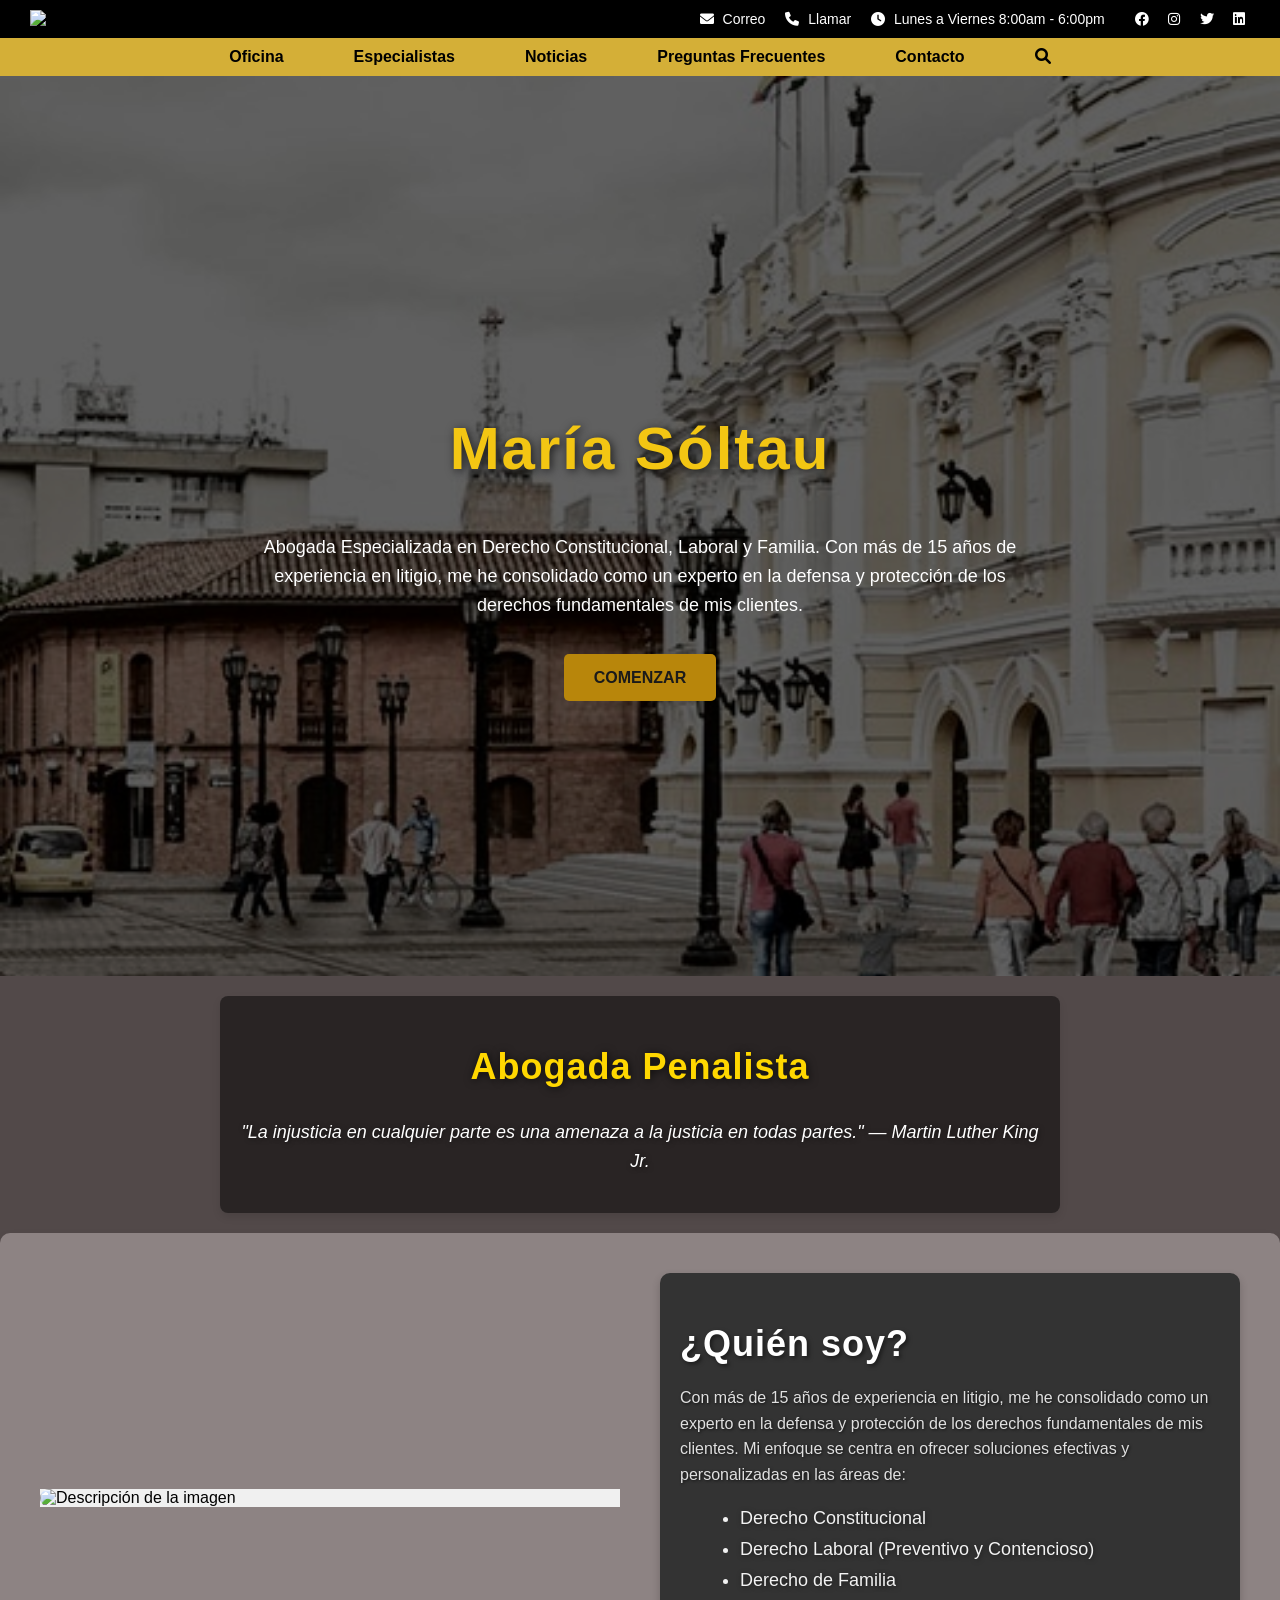
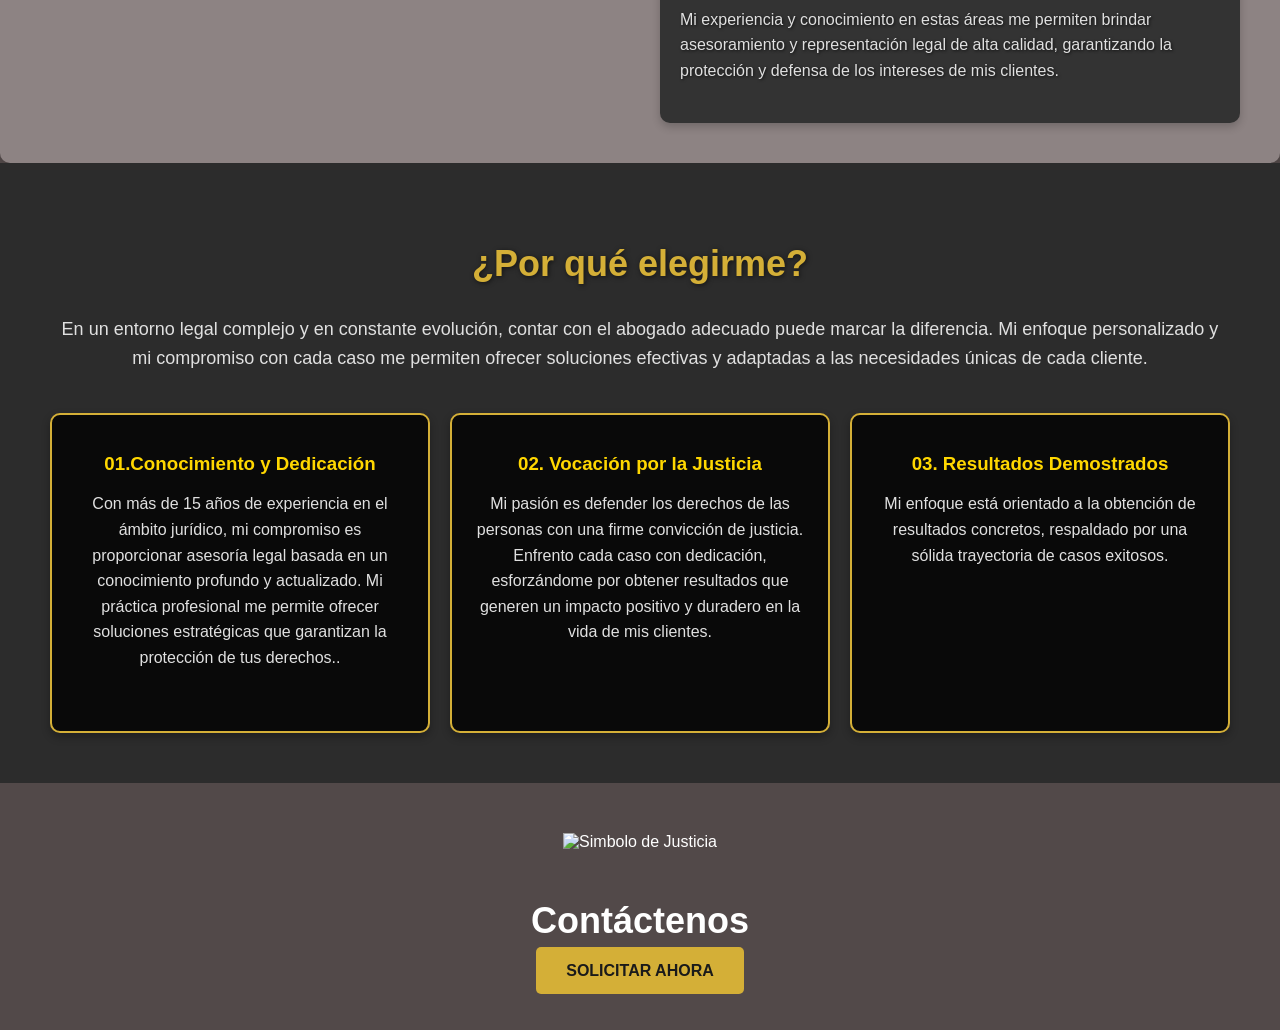
==== index.html @ 18d4a15d "All webpage for Maria Abogada" ====
<!DOCTYPE html> <!-- indica que utilizaremos html -->
<html lang="es"> <!-- Define el idioma principal de la pagina-->
<head> <!--head es para especificar metadatos-->
    <meta charset="UTF-8"> <!-- define el manejo de caracteres especiales como la ñ-->
    <meta name="viewport" content="width=device-width, initial-scale=1.0">
    <title>María Sóltau abogada</title> <!--itiulo que aparecera en la pestaña del navegador-->
    <link rel="stylesheet" href="styles.css"> <!-- Enlaza el archivo CSS que define los estilos visuales de la página.-->
    <!-- Cargar FontAwesome para los íconos -->
    <link rel="stylesheet" href="stylesSec2.css">
    <link rel="stylesheet" href="https://cdnjs.cloudflare.com/ajax/libs/font-awesome/6.0.0-beta3/css/all.min.css">  <!--Importa la librería FontAwesome, que se usa para los íconos (como el de correo o teléfono).-->


</head>
<body>

    <!-- Encabezado superior con logo e información de contacto -->
    <header class="top-header"> <!--definimos un clase que sera estilizada en css: header refiere al encabezado de la pagina, aqui si especificamos que sera a diferencia de un div-->
        <div class="logo">
            <img src="images/logoMaria.png" alt="Logo de la empresa">
        </div>
        <div class="contact-info"> <!--los div son bloques-->
            <a href="mailto:abogada.maria.soltau@gmail.com"><i class="fas fa-envelope"></i> Correo</a>
            <a href="tel:+3113078533"><i class="fas fa-phone"></i> Llamar</a>
            <span><i class="fas fa-clock"></i> Lunes a Viernes 8:00am - 6:00pm</span> <!--span es para agregar un pequeño detalle sin interrumpir el flujo-->
            <div class="social-icons">
                <a href="#"><i class="fab fa-facebook"></i></a> <!--la idea es que el numeral sea reemplazo por un url-->
                <a href="https://www.instagram.com/maria_soltau/"><i class="fab fa-instagram"></i></a> <!--la i es letra cursiva pero tambien siorve para insertar iconos-->
                <a href="#"><i class="fab fa-twitter"></i></a> <!--fab fa es una clase proporcionada por fontawesome.-->
                <a href="#"><i class="fab fa-linkedin"></i></a> <!--a es la etiqueta que crea un enlace y href especifica el enlace.-->
            </div>
        </div>
    </header>

    <!-- Línea divisoria -->
    <hr>

    <!-- Menú de navegación principal -->
    <nav class="main-nav">
        <ul> <!--unordered list-->
            <li><a href="#oficina">Oficina</a></li> <!--li es listItem-->
            <li><a href="#especialistas">Especialistas</a></li>
            <li><a href="#noticias">Noticias</a></li>
            <li><a href="#faq">Preguntas Frecuentes</a></li>
            <li><a href="contacto.html">Contacto</a></li>
            <li><a href="#" class="search-icon" title="Buscar"><i class="fas fa-search"></i></a></li> <!--aqui se le asocia un titulo que le permitira al suaurio ver cuando se pare encima del icono de lupa-->
        </ul>
    </nav> <!--solo para claridad semantica, realmente podria poner div y funcionalmente la pagina queria perfecta. pero ojo, tiene algunos beneficios adicionales un poco lejanos al proyecto-->

    <section class="hero-section" id="hero">
        <div class="overlay">
            <h1>María Sóltau</h1>
            <p>Abogada Especializada en Derecho Constitucional, Laboral y Familia.
            Con más de 15 años de experiencia en litigio, me he consolidado como un experto en la defensa y 
            protección de los derechos fundamentales de mis clientes.</p>
            <a href="contacto.html" class="cta-button">COMENZAR</a>
        </div>
    </section>
    
    <div class="quote-box">
        <h2>Abogada Penalista</h2>
        <p>"La injusticia en cualquier parte es una amenaza a la justicia en todas partes." — Martin Luther King Jr.</p>
    </div>
    
    <script>
        let backgrounds = [
            'url("images/cali.png")',
            'url("images/saul.png")',
            'url("images/imagenAbogacia.png")'
        ];
    
        let currentSlide = 0;
    
        function changeSlideAutomatically() {
            currentSlide++;
    
            if (currentSlide >= backgrounds.length) {
                currentSlide = 0;
            }
    
            document.getElementById('hero').style.backgroundImage = backgrounds[currentSlide];
        }
    
        // Inicializar el fondo
        document.getElementById('hero').style.backgroundImage = backgrounds[0];
    
        // Cambiar la imagen cada 5 segundos (5000 milisegundos)
        setInterval(changeSlideAutomatically, 10000 );
    </script>
    

<section class="image-text-section">
    <div class="image-container">
        <img src="/images/saul.png" alt="Descripción de la imagen">
    </div>
    <div class="text-container">
        <div class="info-box">

        <h2>¿Quién soy?</h2>
        <p>Con más de 15 años de experiencia en litigio, me he consolidado como un experto en la defensa y protección de los derechos fundamentales de mis clientes. Mi enfoque se centra en ofrecer soluciones efectivas y personalizadas en las áreas de:</p>
        
        <ul class="bullet-points">
            <li>Derecho Constitucional</li>
            <li>Derecho Laboral (Preventivo y Contencioso)</li>
            <li>Derecho de Familia</li>
        </ul>
        
        <p>Mi experiencia y conocimiento en estas áreas me permiten brindar asesoramiento y representación legal de alta calidad, garantizando la protección y defensa de los intereses de mis clientes.</p>
</div>
</section>


<section class="service-section">
  <h2>¿Por qué elegirme?</h2>
  <p>En un entorno legal complejo y en constante evolución, contar con el abogado adecuado puede marcar la diferencia. Mi enfoque personalizado y mi compromiso con cada caso me permiten ofrecer soluciones efectivas y adaptadas a las necesidades únicas de cada cliente.</p>
  
  <div class="service-cards">
    <div class="service-card">
      <h3>01.Conocimiento y Dedicación</h3>
      <p>Con más de 15 años de experiencia en el ámbito jurídico, mi compromiso es proporcionar asesoría legal basada en un conocimiento profundo y actualizado. Mi práctica profesional me permite ofrecer soluciones estratégicas que garantizan la protección de tus derechos..</p>
    </div>
    
    <div class="service-card">
      <h3>02. Vocación por la Justicia</h3>
      <p>Mi pasión es defender los derechos de las personas con una firme convicción de justicia. Enfrento cada caso con dedicación, esforzándome por obtener resultados que generen un impacto positivo y duradero en la vida de mis clientes.</p>
    </div>
    
    <div class="service-card">
      <h3>03. Resultados Demostrados</h3>
      <p>Mi enfoque está orientado a la obtención de resultados concretos, respaldado por una sólida trayectoria de casos exitosos.</p>
    </div>
  </div>
</section>

<section class="contact-section">
    <div class="container">
        <div class="symbol-container">
            <img src="/images/justicia.png" alt="Simbolo de Justicia">
        </div>
        <h2>Contáctenos</h2>
        <div class="contact-button">
            <a href="contacto.html" class="cta-button">SOLICITAR AHORA</a>
        </div>
    </div>
</section>



</body>
</html>

    


</body>
</html>
---- styles.css ----
/* Estilos generales */
body {
    margin: 0;
    font-family: Arial, sans-serif;
    background-color: #fff; /* Fondo blanco por defecto */
}

/* Encabezado superior con logo e información */
.top-header {
    display: flex;
    justify-content: space-between;
    align-items: center;
    background-color: #000000; /* Fondo blanco */
    padding: 10px 30px;
}



.logo img {
    height: 95px; /* Ajusta el tamaño del logo según sea necesario */
}
.contact-info {
    display: flex;
    align-items: center;
    gap: 20px;
}

.contact-info a, .contact-info span {
    color: white;
    text-decoration: none;
    font-size: 14px;
    
}

.contact-info i {
    margin-right: 5px; /* Espacio entre los íconos y el texto */
}

.social-icons a {
    margin-left: 10px;
    color: white;
    text-decoration: none;
}

.social-icons a:hover {
    color: #900; /* Color hover de los íconos sociales */
}

/* Estilos de la línea divisoria */
hr {
    border: none;
    border-top: 0px solid #e5e5e5; /* Línea fina y gris */
    margin: 0;
}

/* Menú de navegación */
.main-nav {
    background-color: #D4AF37; /* Dorado elegante */
    text-align: center;
    padding: 10px 0;
}


.main-nav ul {
    list-style: none;
    margin: 0;
    padding: 0;
    display: flex;
    justify-content: center;
    gap: 30px; /* Espaciado entre los enlaces */
}

.main-nav li {
    display: inline;
}

.main-nav a {
    color: black    ;
    text-decoration: none;
    padding: 10px 20px;
    font-size: 16px;
    font-weight: bold;
    transition: color 0.3s ease, text-shadow 0.3s ease;
}

/* Efecto hover con brillo */
.main-nav a:hover {
    color: white ; /* Color dorado */
    text-shadow: 0 0 10px rgba(212, 175, 55, 0.8); /* Brillo difuso */
}

/* Estilo para la lupita de búsqueda */
.search-icon {
    font-size: 18px;
    color: #900; /* Color para la lupa */
}

.search-icon:hover {
    color: #D4AF37; /* Color dorado al pasar el cursor */
}

/* Estilo general para el body */
body {
    margin: 0;
    font-family: Arial, sans-serif;
    background-color: #fff;
}

/* Sección de la imagen de fondo */

.hero-section {
    position: relative;
    height: 100vh;
    background-size: cover;
    background-position: center;
    display: flex;
    align-items: center;
    justify-content: center;
}

.hero-section::before {
    content: '';
    position: absolute;
    top: 0;
    left: 0;
    width: 100%;
    height: 100%;
    background-color: rgba(0, 0, 0, 0.5); /* Capa oscura semitransparente */
    z-index: 1; /* Hace que la capa esté entre la imagen y el texto */
}
.hero-section h1{
    position: relative;
    z-index: 2; /* El texto estará por encima de la capa semitransparente */
    color: #f3c613; /* Color dorado para el texto */


}


.hero-section p {
    position: relative;
    z-index: 2;
    color: white;
    margin-bottom: 50px; /* Añade un margen inferior para separar del botón */
}
.hero-section .cta-button{
    background-color: #b8860b;
}



.hero-section.fade {
    opacity: 0;
    transition: opacity 1s ease-in-out;
}


/* Ajustamos el before para que no interfiera con el contenido */

.overlay {
    position: relative; /* El contenido debe estar por encima del pseudo-elemento */
    z-index: 2; /* Asegura que esté sobre el overlay oscuro */
    color: white;
    max-width: 800px; /* Limitar el ancho del contenido */
    padding: 20px;
    text-align: center; /* Centrar el texto dentro del overlay */
}

.cta-button {
    margin-top: 20px;
    padding: 12px 25px;
    background-color: #f3c613; /* Color amarillo brillante */
    color: white;
    text-decoration: none;
    border-radius: 5px;
    font-weight: bold;
    font-size: 18px;
    transition: background-color 0.3s ease;
}

.cta-button:hover {
    background-color: #D4AF37; /* Color dorado en hover */
}

h1 {.hero-section {
    position: relative;
    height: 100vh;
    background-size: cover;
    background-position: center;
    display: flex;
    align-items: center;
    justify-content: center;
}

.hero-section::before {
    content: '';
    position: absolute;
    top: 0;
    left: 0;
    width: 100%;
    height: 100%;
    background-color: rgba(0, 0, 0, 0.5); /* Capa oscura semitransparente */
    z-index: 1; /* Hace que la capa esté entre la imagen y el texto */
}

.hero-section h1, .hero-section p, .cta-button {
    position: relative;
    z-index: 2; /* El texto estará por encima de la capa semitransparente */
    color: #FFD700; /* Color dorado para el texto */
}


    font-size: 60px; /* Aumenta el tamaño del texto */
    color: #D4AF37;  /* Color dorado para que resalte */
    text-shadow: 2px 2px 10px rgba(0, 0, 0, 0.7); /* Sombra negra con un difuminado suave */
    font-weight: bold;
    letter-spacing: 2px; /* Espaciado entre letras para darle un aspecto más elegante */h2 {
    font-size: 36px; /* Aumenta el tamaño del texto */
    color: #FFD700; /* Un dorado más brillante */
    text-shadow: 1px 1px 8px rgba(0, 0, 0, 0.7); /* Sombra negra suave */
    font-weight: bold;
    letter-spacing: 1px; /* Espacio entre letras */
}
}

p {
    font-size: 18px;
    color: #e0e0e0;
    line-height: 1.6;
}


.quote-box {
    background-color: rgba(0, 0, 0, 0.5); /* Fondo negro semitransparente */
    text-align: center;
    color: #D4AF37; /* Color dorado */
    padding: 20px;
    max-width: 800px;
    margin: 20px auto; /* Centra el rectángulo horizontalmente */
    box-shadow: 0 4px 8px rgba(0, 0, 0, 0.1); /* Añade una sombra suave */
    border-radius: 8px; /* Bordes redondeados */
    clear: both; /* Evita que quede flotando al lado del contenido anterior */
    font-size: 60px;
    text-shadow: 2px 2px 10px rgba(0, 0, 0, 0);
}


.quote-box h2 {
    font-size: 36px; /* Aumenta el tamaño del texto */
    color: #FFD700; /* Un dorado más brillante */
    text-shadow: 1px 1px 8px rgba(0, 0, 0, 0.7); /* Sombra negra suave */
    font-weight: bold;
    letter-spacing: 1px; /* Espacio entre letras */
}

.quote-box p {
    font-style: italic; /* Cursiva para darle un estilo más elegante */
    font-size: 18px; /* Tamaño más grande para que sea más legible */
    color: #FFFFFF; /* Blanco o casi blanco para resaltar sobre el fondo oscuro */
    text-align: center;
    margin-top: 20px;
    text-shadow: 1px 1px 5px rgba(0, 0, 0, 0.5); /* Sombra ligera para hacer que destaque más */

}.quote-box {
    background-color: rgba(0, 0, 0, 0.5); /* Fondo negro semitransparente */
    text-align: center;
    color: #D4AF37; /* Color dorado */
    padding: 20px;
    max-width: 800px;
    margin: 20px auto; /* Centra el rectángulo horizontalmente */
    box-shadow: 0 4px 8px rgba(0, 0, 0, 0.1); /* Añade una sombra suave */
    border-radius: 8px; /* Bordes redondeados */
    font-size: 60px;
    text-shadow: 2px 2px 10px rgba(0, 0, 0, 0.7);
    animation: glow 1.5s ease-in-out infinite alternate;
}
/* Estilos generales para el contenedor de texto e imagen */
.image-text-section {
    display: flex;
    justify-content: space-between; /* Distribuye la imagen y el texto */
    align-items: center; /* Alinea verticalmente al centro */
    padding: 40px;
    background-color: #4D4D4D; /* Fondo gris oscuro para la sección */
    border-radius: 8px;
}


.text-container {
    flex: 1;
    margin-left: 20px;
}

.info-box {
    background-color: rgba(0, 0, 0, 0.7); /* Fondo negro semitransparente */
    padding: 20px;
    border-radius: 10px; /* Bordes redondeados */
    color: #FFFFFF; /* Texto en blanco */
    box-shadow: 0 4px 8px rgba(0, 0, 0, 0.5); /* Sombra suave */
}

/* Estilos para el título */
.info-box h2 {
    font-size: 36px;
    color: #D4AF37; /* Color dorado */
    text-shadow: 2px 2px 4px rgba(0, 0, 0, 0.5); /* Sombra para el título */
    font-weight: bold;
    letter-spacing: 1px;
    margin-bottom: 20px;
}

/* Estilos para el párrafo */
.info-box p {
    font-size: 18px;
    margin-bottom: 20px;
    text-shadow: 1px 1px 3px rgba(0, 0, 0, 0.7); /* Sombra ligera para el texto */
    line-height: 1.6; /* Mejora la legibilidad */
}

/* Estilos para los puntos */
.bullet-points {
    list-style-type: disc;
    margin-left: 20px;
    color: #FFD700; /* Color dorado para los puntos */
}

.bullet-points li {
    margin-bottom: 10px;
    font-size: 18px;
    color: #f2f2f2; /* Blanco roto para el texto de los puntos */
    text-shadow: 1px 1px 5px rgba(0, 0, 0, 0.5);
}

/* Animación para el título */
@keyframes glow {
    from {
        text-shadow: 0 0 10px #FFD700, 0 0 20px #FFD700, 0 0 30px #FFAA00;
    }
    to {
        text-shadow: 0 0 20px #FFD700, 0 0 30px #FFAA00, 0 0 40px #FFD700;
    }
}

.info-box h2:hover {
    animation: glow 1.5s ease-in-out infinite alternate;
}
---- stylesSec2.css ----
body {
    background-color: #524949; /* Blanco suave o el color que prefieras */
    font-family: Arial, sans-serif;
    margin: 0; /* Asegúrate de que no haya márgenes en el body */
}

.image-text-section {
    display: flex;
    align-items: center;
    justify-content: space-between;
    padding: 40px;
    background-color: #8d8383;
    margin-top: 20px;
    border-radius: 10px;
    box-shadow: 0 4px 8px rgba(0, 0, 0, 0.1);
}

.bullet-points{
    color: rgb(255, 255, 255);
}
.image-container {
    background-color: #f0f0f0;
    flex: 1;
    max-width: 50%;
}

.image-container img {
    width: 100%;
    height: auto;
    border-radius: 10px;
    object-fit: cover;
}

.text-container {
    flex: 1;
    max-width: 50%;
    padding-left: 20px;
}

.info-box {
    background-color: #333; /* Fondo gris oscuro */
    color: white; /* Texto blanco para contraste */
    padding: 20px; /* Espacio interno alrededor del texto */
    border-radius: 10px; /* Bordes redondeados */
    box-shadow: 0 4px 8px rgba(0, 0, 0, 0.2); /* Sombra suave para efecto flotante */
}

.info-box h2 {
    font-size: 36px;
    color: #ffffff; /* Aseguramos que el título también sea blanco */
    margin-bottom: 20px;
}

.info-box p {
    font-size: 16px;
    line-height: 1.6;
    color: #e0e0e0; /* Color blanco suave para el párrafo */
}

.cta-link {
    font-size: 16px;
    color: #f3c613; /* Color amarillo del enlace */
    text-decoration: none;
    font-weight: bold;
}

.cta-link:hover {
    text-decoration: underline;
}


.service-section {
    text-align: center;
    background-color: #2c2c2c; /* Dark background to match the website's aesthetic */
    padding: 50px;
    color: #fff;
  }
  
  .service-section h2 {
    color: #D4AF37; /* Elegant gold */
    font-size: 36px;
    text-shadow: 1px 1px 5px rgba(0, 0, 0, 0.6);
  }
  
  .service-section p {
    margin-bottom: 40px;
    font-size: 18px;
  }
  
  .service-cards {
    display: flex;
    justify-content: space-around;
    gap: 20px;
  }
  
  .service-card {
    background-color: rgba(0, 0, 0, 0.8);
    border: 2px solid #D4AF37; /* Gold border */
    border-radius: 10px;
    padding: 20px;
    width: 30%;
    box-shadow: 0 4px 8px rgba(0, 0, 0, 0.3);
    transition: transform 0.3s ease;
  }
  
  .service-card:hover {
    transform: scale(1.05); /* Slight zoom effect on hover */
  }
  
  .service-card h3 {
    color: #FFD700; /* Bright gold for titles */
    margin-bottom: 10px;
  }
  
  .service-card p {
    font-size: 16px;
    color: #e0e0e0; /* Light grey for better readability */
  }

  
/*seccion de contacto*/

.contact-section {
    position: relative; /* Ensure that the pseudo-element positions relative to this section */
    padding: 50px 20px;
    text-align: center;
    color: #fff; /* White text */
}

.contact-section::before {
    content: "";
    position: absolute;
    top: 0;
    left: 0;
    width: 100%;
    height: 100%;
    background-image: url('images/goldBackground.png');
    background-size: cover;
    background-position: center;
    filter: blur(10px); /* Adds the blur effect */
    z-index: -1; /* Makes sure the background is behind the content */
    opacity: 0.8; /* Adds transparency for more elegance */
}

.symbol-container img {
    width: 100px; /* Adjust the size of your image */
    margin-bottom: 20px;
}

.contact-section h2 {
    font-size: 36px;
    margin-bottom: 20px;
    color: white; /* Adjust the text color */
}

.contact-info p {
    margin: 5px 0;
    font-size: 18px;
    color: black; /* Adjust text color */
    margin-bottom: 10px;
}


.cta-button {
    background-color: #D4AF37; /* Gold button */
    color: #1a1a1a; /* Black text */
    padding: 15px 30px;
    border-radius: 5px;
    text-decoration: none;
    font-size: 16px;
    font-weight: bold;
    transition: background-color 0.3s ease;
    margin-top: 100px; /* Adjust this value to move the button down */
}

.cta-button:hover {
    background-color: #b89733; /* Darker gold on hover */
}
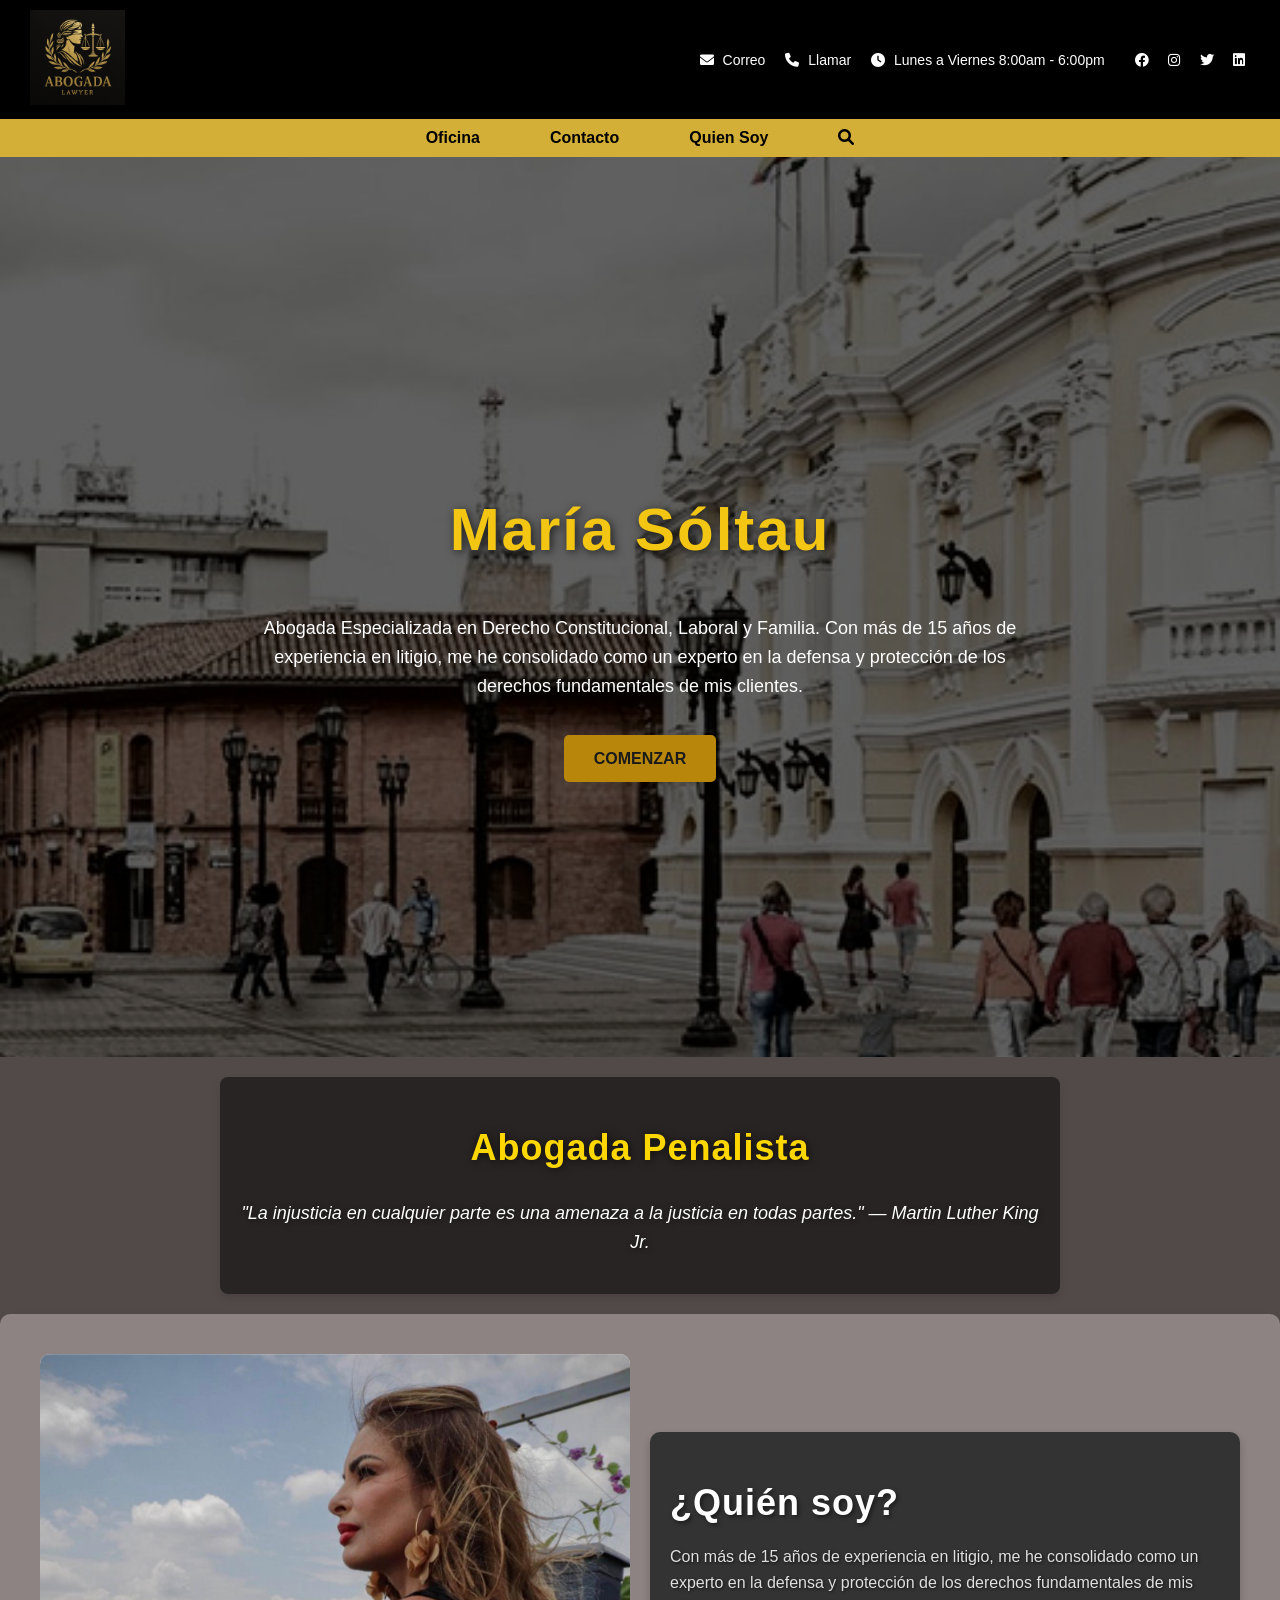
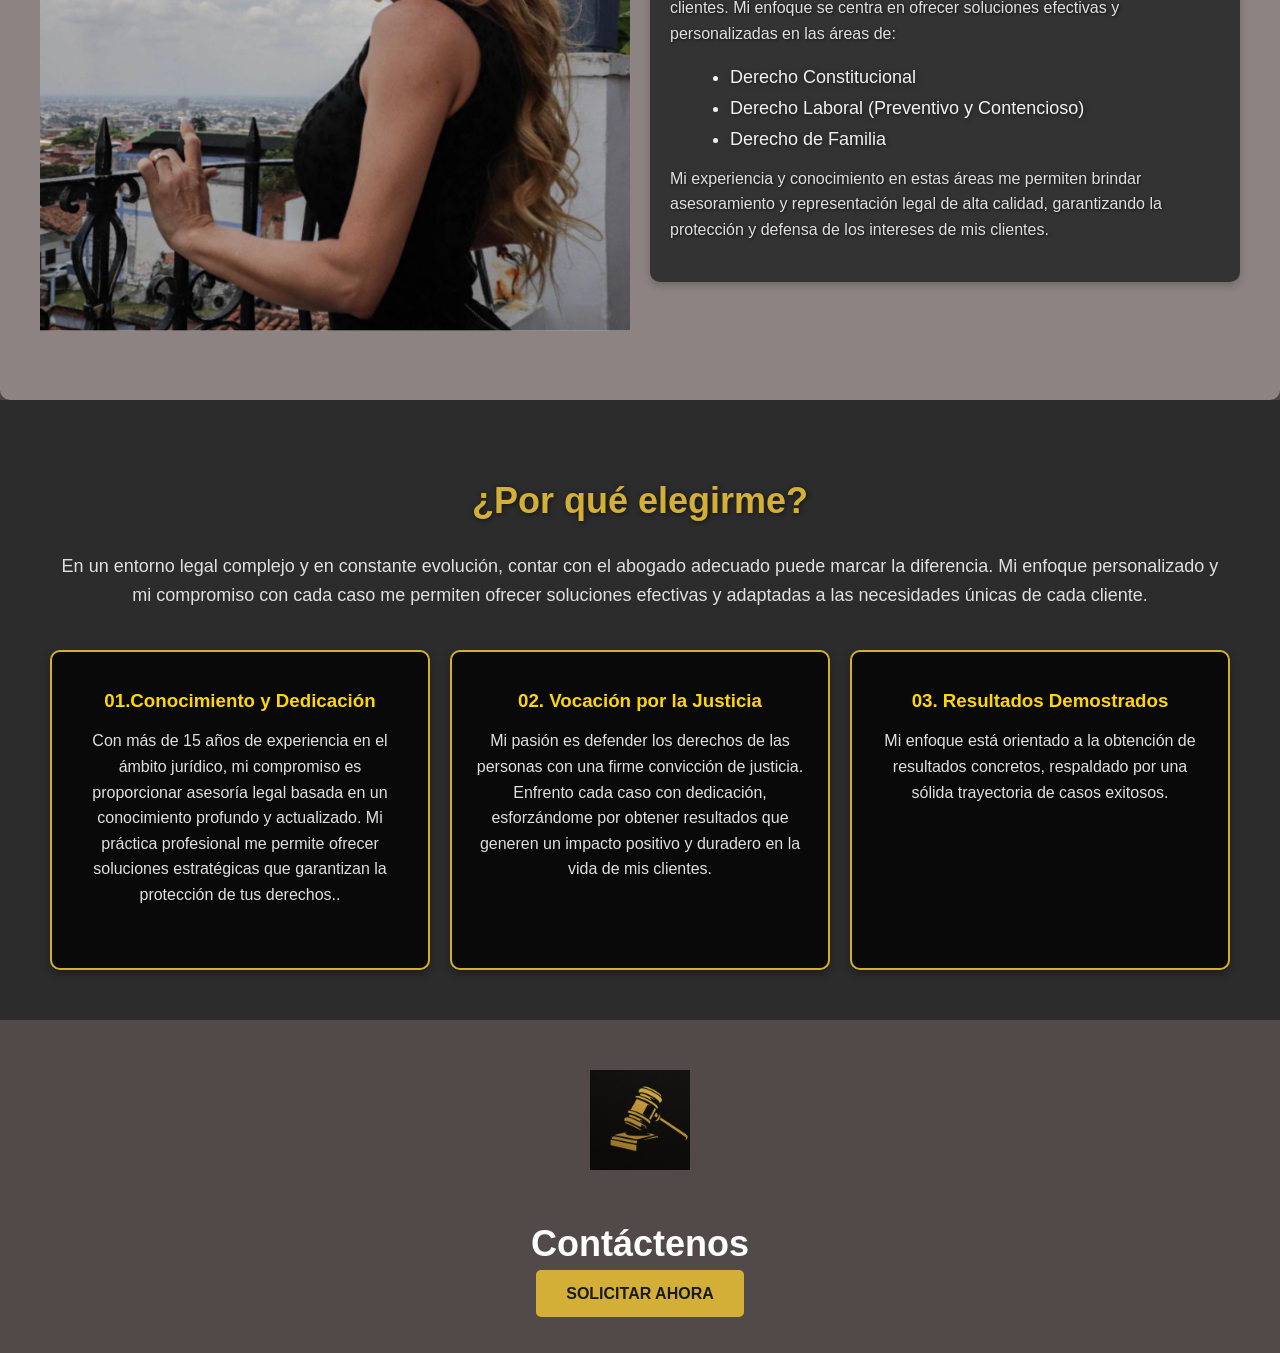
==== commit a91eaadd: "First landing page" ====
--- a/index.html
+++ b/index.html
@@ -16,12 +16,14 @@
     <!-- Encabezado superior con logo e información de contacto -->
     <header class="top-header"> <!--definimos un clase que sera estilizada en css: header refiere al encabezado de la pagina, aqui si especificamos que sera a diferencia de un div-->
         <div class="logo">
-            <img src="images/logoMaria.png" alt="Logo de la empresa">
+            <img src="images/logo.png" alt="Logo de la empresa">
         </div>
         <div class="contact-info"> <!--los div son bloques-->
             <a href="mailto:abogada.maria.soltau@gmail.com"><i class="fas fa-envelope"></i> Correo</a>
             <a href="tel:+3113078533"><i class="fas fa-phone"></i> Llamar</a>
-            <span><i class="fas fa-clock"></i> Lunes a Viernes 8:00am - 6:00pm</span> <!--span es para agregar un pequeño detalle sin interrumpir el flujo-->
+            <span class="horario"><i class="fas fa-clock"></i> Lunes a Viernes 8:00am - 6:00pm</span>
+
+
             <div class="social-icons">
                 <a href="#"><i class="fab fa-facebook"></i></a> <!--la idea es que el numeral sea reemplazo por un url-->
                 <a href="https://www.instagram.com/maria_soltau/"><i class="fab fa-instagram"></i></a> <!--la i es letra cursiva pero tambien siorve para insertar iconos-->
@@ -36,15 +38,14 @@
 
     <!-- Menú de navegación principal -->
     <nav class="main-nav">
-        <ul> <!--unordered list-->
-            <li><a href="#oficina">Oficina</a></li> <!--li es listItem-->
-            <li><a href="#especialistas">Especialistas</a></li>
-            <li><a href="#noticias">Noticias</a></li>
-            <li><a href="#faq">Preguntas Frecuentes</a></li>
+        <ul>
+            <li><a href="#oficina">Oficina</a></li>
             <li><a href="contacto.html">Contacto</a></li>
-            <li><a href="#" class="search-icon" title="Buscar"><i class="fas fa-search"></i></a></li> <!--aqui se le asocia un titulo que le permitira al suaurio ver cuando se pare encima del icono de lupa-->
+            <li><a href="#" >Quien Soy</a></li>
+            <li><a href="#" class="search-icon" title="Buscar"><i class="fas fa-search"></i></a></li>
+
         </ul>
-    </nav> <!--solo para claridad semantica, realmente podria poner div y funcionalmente la pagina queria perfecta. pero ojo, tiene algunos beneficios adicionales un poco lejanos al proyecto-->
+    </nav>
 
     <section class="hero-section" id="hero">
         <div class="overlay">
@@ -64,8 +65,8 @@
     <script>
         let backgrounds = [
             'url("images/cali.png")',
-            'url("images/saul.png")',
-            'url("images/imagenAbogacia.png")'
+            'url("images/justicia.png")',
+            'url("images/logo.png")'
         ];
     
         let currentSlide = 0;
@@ -90,7 +91,7 @@
 
 <section class="image-text-section">
     <div class="image-container">
-        <img src="/images/saul.png" alt="Descripción de la imagen">
+        <img src="images/Maria.png" alt="Descripción de la imagen">
     </div>
     <div class="text-container">
         <div class="info-box">
@@ -134,7 +135,7 @@
 <section class="contact-section">
     <div class="container">
         <div class="symbol-container">
-            <img src="/images/justicia.png" alt="Simbolo de Justicia">
+            <img src="images/justicia.png" alt="Simbolo de Justicia">
         </div>
         <h2>Contáctenos</h2>
         <div class="contact-button">
--- a/styles.css
+++ b/styles.css
@@ -59,6 +59,15 @@
     text-align: center;
     padding: 10px 0;
 }
+.main-nav ul {
+    display: flex;
+    justify-content: center;
+    gap: 500px; /* Este sí funciona */
+    list-style: none;
+    margin: 0;
+    padding: 0;
+}
+
 
 
 .main-nav ul {
@@ -343,3 +352,98 @@
 .info-box h2:hover {
     animation: glow 1.5s ease-in-out infinite alternate;
 }
+
+
+.image-container {
+    border-radius: 10px; /* redondea las esquinas */
+    width: 100%;
+    clip-path: inset(0 0 30px 0); /* top right bottom left */
+  }
+  
+
+  @media (max-width: 768px) {
+    /* Sección imagen y texto */
+    .image-text-section {
+      flex-direction: column;
+      padding: 15px;
+      align-items: center;
+    }
+  
+    .image-container {
+      width: 100%;
+      text-align: center;
+      margin-bottom: 15px;
+      clip-path: none;
+    }
+  
+    .image-container img {
+      width: 90%;
+      max-width: 280px;
+      height: auto;
+      border-radius: 10px;
+    }
+  
+    .text-container {
+      width: 100%;
+      margin: 0;
+    }
+  
+    /* Oculta la sección de servicios */
+    .service-section {
+      display: none !important;
+    }
+  
+    /* Oculta el horario */
+    .horario {
+      display: none !important;
+    }
+  
+    /* Espaciado del menú de navegación */
+    .main-nav ul {
+      gap: 20px;
+      flex-wrap: wrap; /* Opcional: permite que los ítems se acomoden mejor */
+      justify-content: center;
+    }
+  
+    /* Alineación de hero */
+    .hero-section h1,
+    .hero-section p {
+      text-align: center;
+      padding: 0 10px;
+    }
+  
+    /* Tamaño del logo */
+    .logo img {
+      height: 70px;
+    }
+  
+    /* Ajustes adicionales sugeridos */
+    @media (max-width: 768px) {
+        .text-container{
+            width: 100%;
+        }
+        
+        .info-box {
+          width: 90%;
+          margin: 0 auto;
+          padding: 15px 20px;
+          border-radius: 10px;
+        }
+      
+        .info-box h2 {
+          font-size: 24px;
+          text-align: center;
+        }
+      
+        .info-box p,
+        .bullet-points li {
+          font-size: 16px;
+          line-height: 1.5;
+          text-align: justify;
+          word-break: break-word;
+        }
+      }
+      
+    
+  }
+  
--- a/stylesSec2.css
+++ b/stylesSec2.css
@@ -31,11 +31,7 @@
     object-fit: cover;
 }
 
-.text-container {
-    flex: 1;
-    max-width: 50%;
-    padding-left: 20px;
-}
+
 
 .info-box {
     background-color: #333; /* Fondo gris oscuro */
@@ -176,3 +172,16 @@
 .cta-button:hover {
     background-color: #b89733; /* Darker gold on hover */
 }
+
+@media (max-width: 768px) {
+    .image-text-section .service-section {
+      display: none !important;
+    }
+  }
+
+  @media (max-width: 768px) {
+    .horario {
+      display: none;
+    }
+  }
+  
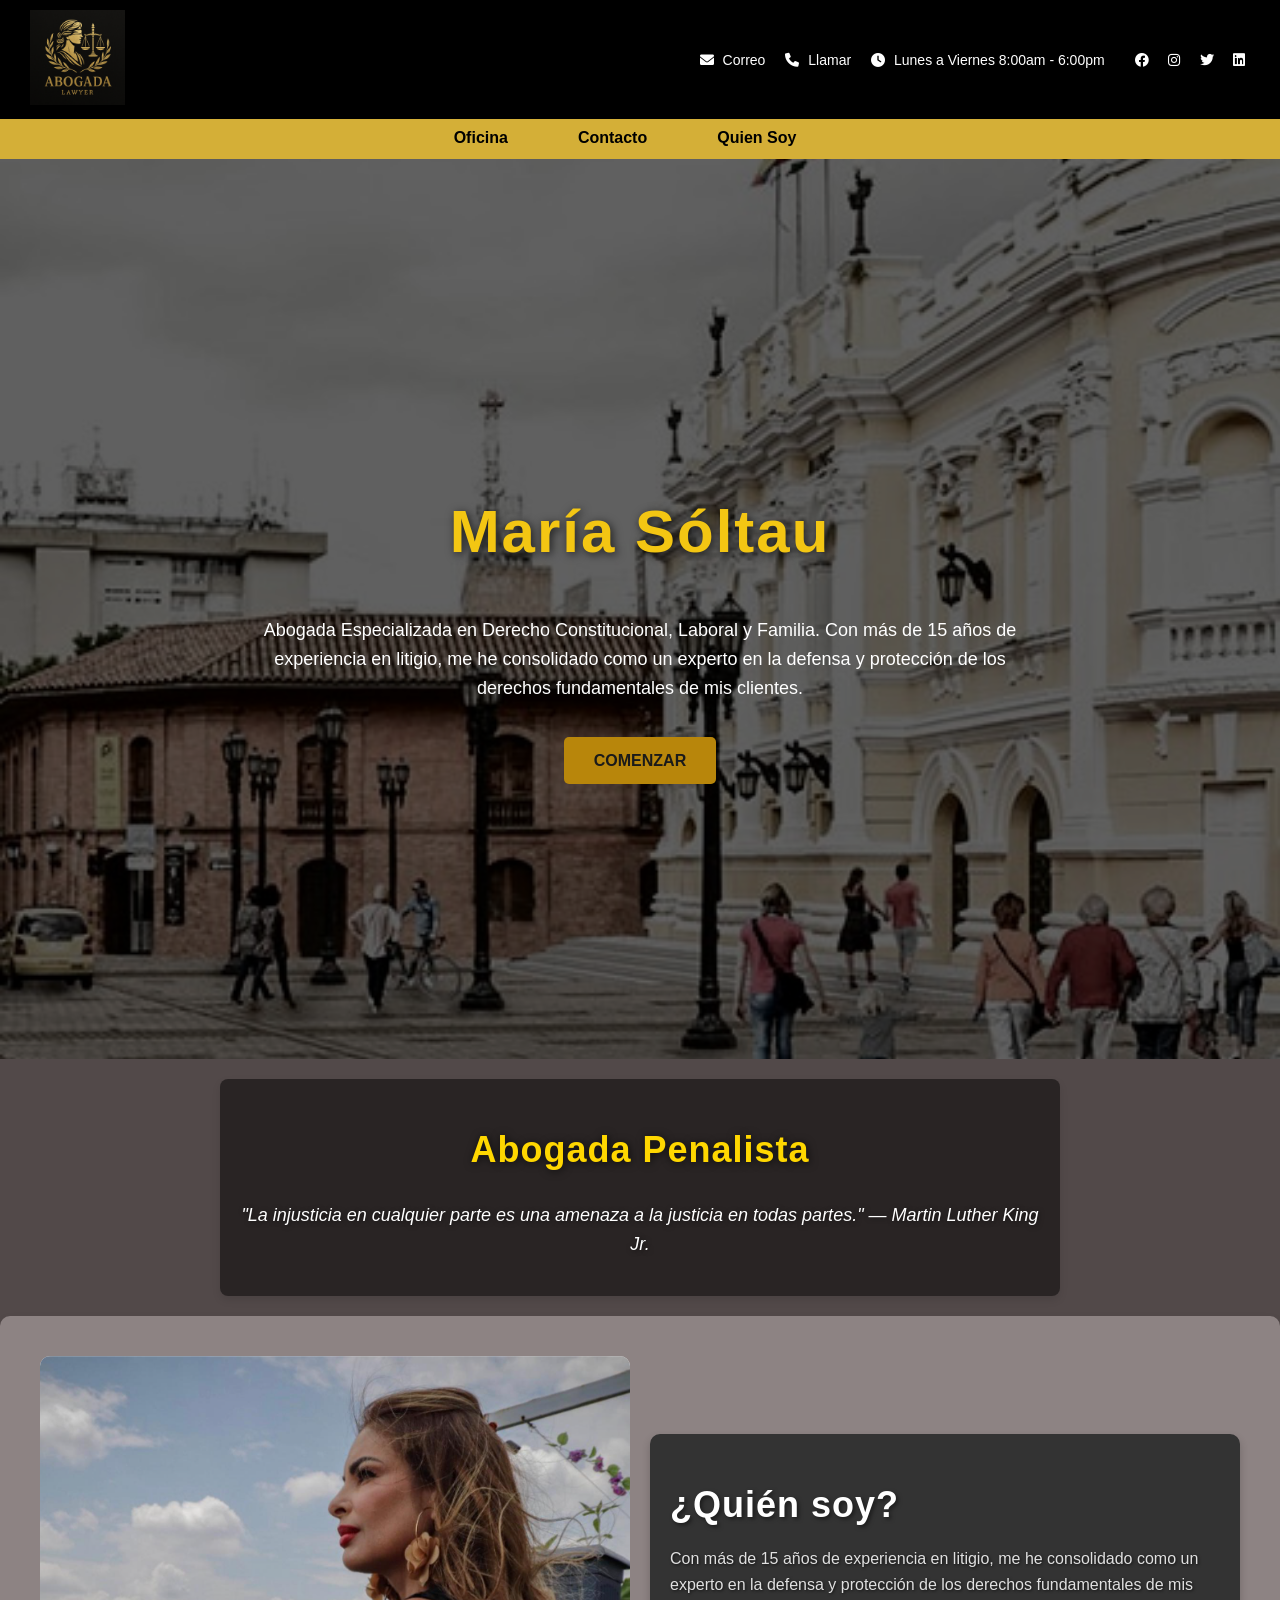
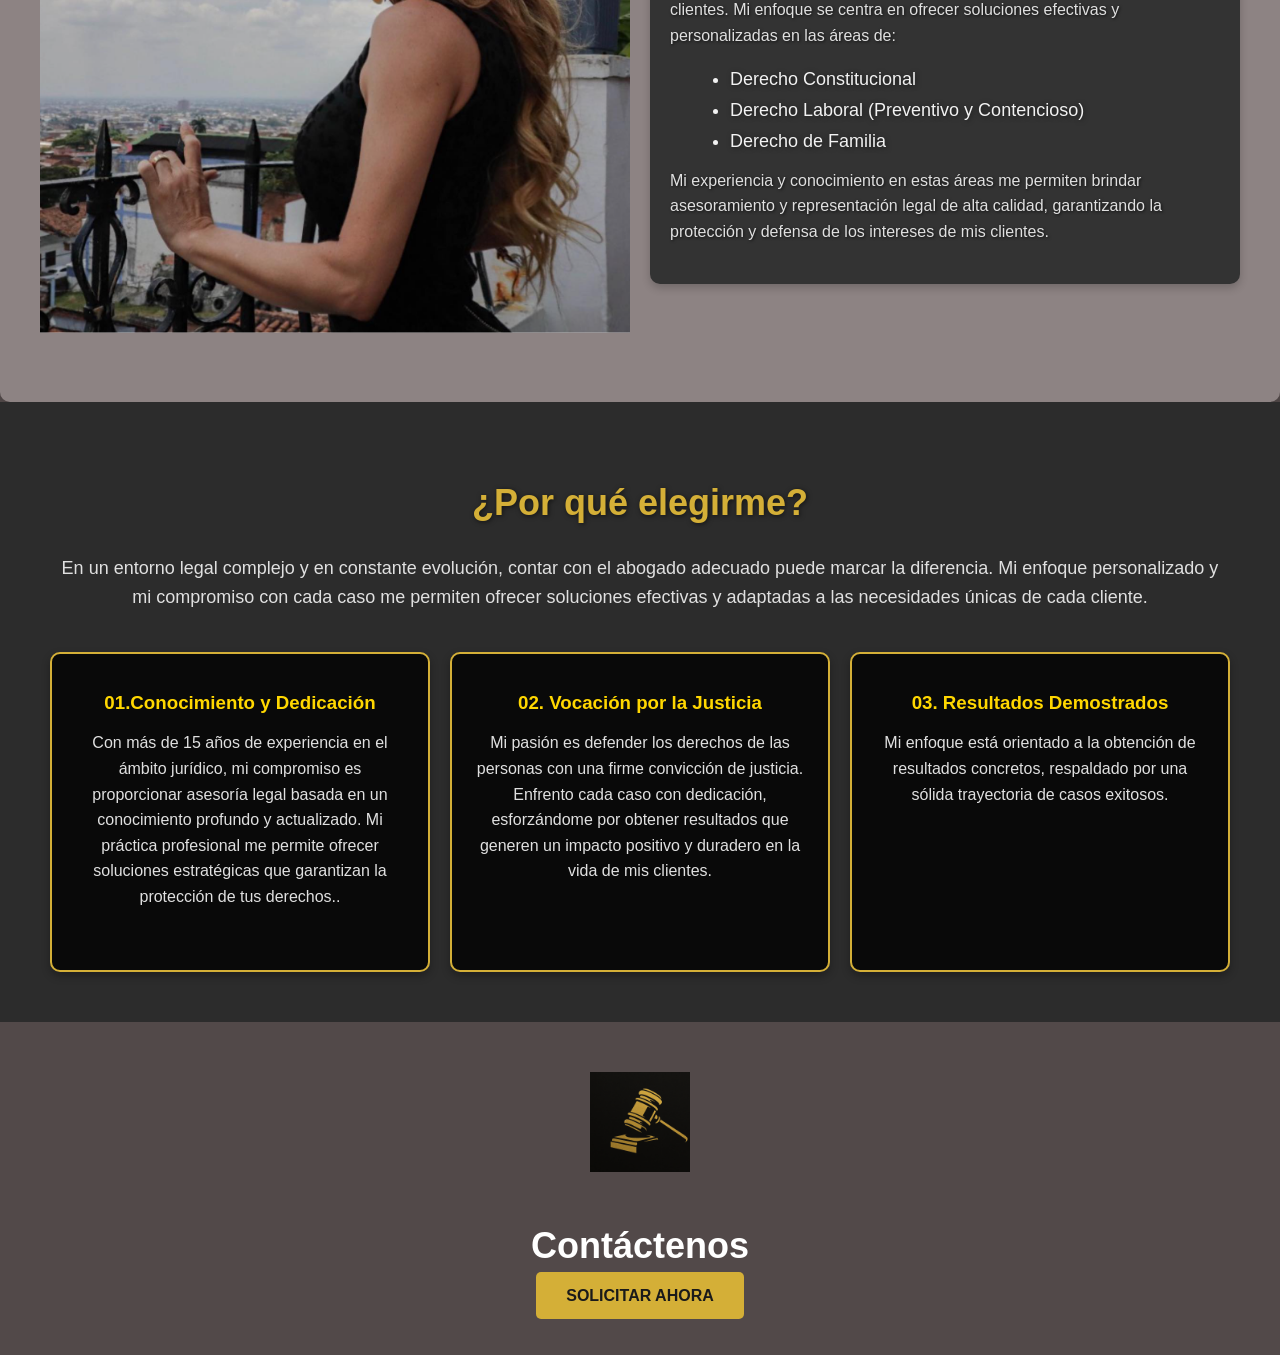
==== commit 7ce3522a: "." ====
--- a/index.html
+++ b/index.html
@@ -42,7 +42,8 @@
             <li><a href="#oficina">Oficina</a></li>
             <li><a href="contacto.html">Contacto</a></li>
             <li><a href="#" >Quien Soy</a></li>
-            <li><a href="#" class="search-icon" title="Buscar"><i class="fas fa-search"></i></a></li>
+            <!-- <li><a href="#" class="search-icon" title="Buscar"><i class="fas fa-search"></i></a></li>-->
+    <nav class="main-nav">
 
         </ul>
     </nav>
